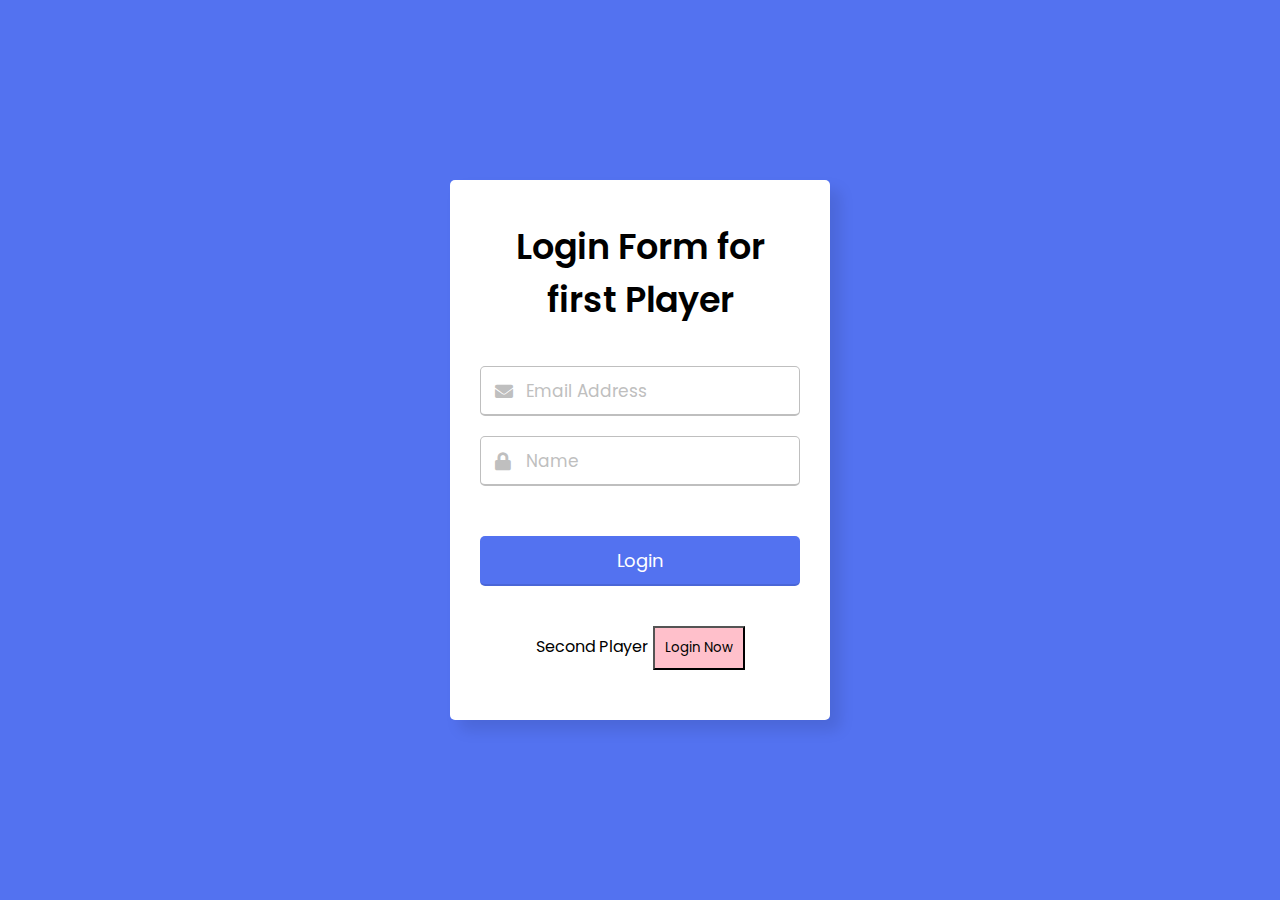
==== login.html @ e7fb9f58 "Add files via upload" ====
<!DOCTYPE html>
<!-- Coding By CodingNepal - youtube.com/codingnepal -->
<html lang="en">
<head>
    <title>Login</title>
  <meta charset="UTF-8">
  <meta name="viewport" content="width=device-width, initial-scale=1.0">
  <title>Login Form validation in HTML & CSS | CodingNepal</title>
  <link rel="stylesheet" href="style.css">
  <link rel="stylesheet" href="https://cdnjs.cloudflare.com/ajax/libs/font-awesome/5.15.3/css/all.min.css"/>
</head>
<body>
  <div class="wrapper">
    <header>Login Form  for first Player</header>
    <form action="#">
      <div class="field email">
        <div class="input-area">
          <input type="text" placeholder="Email Address">
          <i class="icon fas fa-envelope"></i>
          <i class="error error-icon fas fa-exclamation-circle"></i>
        </div>
        <div class="error error-txt">Email can't be blank</div>
      </div>
      <div class="field password">
        <div class="input-area">
          <input type="password" placeholder="Name">
          <i class="icon fas fa-lock"></i>
          <i class="error error-icon fas fa-exclamation-circle"></i>
        </div>
        <div class="error error-txt">Password can't be blank</div>
      </div>
      <input type="submit" value="Login">
    </form>
    <div class="sign-txt">Second Player <button onclick="update()">Login Now</button> </a></div>

    
  </div>
  
  <div class="wrapper" id="form1">
  <form action="#" id="form">
    <header style="margin-bottom:50px">Login Form for second Player</header>
    <div class="field email">
      <div class="input-area">
        <input type="text" placeholder="Email Address">
        <i class="icon fas fa-envelope"></i>
        <i class="error error-icon fas fa-exclamation-circle"></i>
      </div>
      <div class="error error-txt">Email can't be blank</div>
    </div>
    <div class="field password">
      <div class="input-area">
        <input type="password" placeholder="Name">
        <i class="icon fas fa-lock"></i>
        <i class="error error-icon fas fa-exclamation-circle"></i>
      </div>
      <div class="error error-txt">Password can't be blank</div>
    </div>
    <input type="submit" value="Login">
  </form>
</div>

  <script>
      function update()
      {
          document.getElementById("form1").style.display="block";
      }
  </script>

</body>
</html>
---- style.css ----
@import url('https://fonts.googleapis.com/css2?family=Poppins:wght@400;500;600&display=swap');
*{
  margin: 0;
  padding: 0;
  box-sizing: border-box;
  font-family: "Poppins", sans-serif;
}
body{
  width: 100%;
  height: 100vh;
  display: flex;
  align-items: center;
  justify-content: center;
  background: #5372F0;
}
::selection{
  color: #fff;
  background: #5372F0;
}
.wrapper{
  width: 380px;
  padding: 40px 30px 50px 30px;
  background: #fff;
  border-radius: 5px;
  text-align: center;
  box-shadow: 10px 10px 15px rgba(0,0,0,0.1);
}
.wrapper header{
  font-size: 35px;
  font-weight: 600;
}
.wrapper form{
  margin: 40px 0;
}
form .field{
  width: 100%;
  margin-bottom: 20px;
}
form .field.shake{
  animation: shake 0.3s ease-in-out;
}
@keyframes shake {
  0%, 100%{
    margin-left: 0px;
  }
  20%, 80%{
    margin-left: -12px;
  }
  40%, 60%{
    margin-left: 12px;
  }
}
form .field .input-area{
  height: 50px;
  width: 100%;
  position: relative;
}
form input{
  width: 100%;
  height: 100%;
  outline: none;
  padding: 0 45px;
  font-size: 18px;
  background: none;
  caret-color: #5372F0;
  border-radius: 5px;
  border: 1px solid #bfbfbf;
  border-bottom-width: 2px;
  transition: all 0.2s ease;
}
form .field input:focus,
form .field.valid input{
  border-color: #5372F0;
}
form .field.shake input,
form .field.error input{
  border-color: #dc3545;
}
.field .input-area i{
  position: absolute;
  top: 50%;
  font-size: 18px;
  pointer-events: none;
  transform: translateY(-50%);
}
.input-area .icon{
  left: 15px;
  color: #bfbfbf;
  transition: color 0.2s ease;
}
.input-area .error-icon{
  right: 15px;
  color: #dc3545;
}
form input:focus ~ .icon,
form .field.valid .icon{
  color: #5372F0;
}
form .field.shake input:focus ~ .icon,
form .field.error input:focus ~ .icon{
  color: #bfbfbf;
}
form input::placeholder{
  color: #bfbfbf;
  font-size: 17px;
}
form .field .error-txt{
  color: #dc3545;
  text-align: left;
  margin-top: 5px;
}
form .field .error{
  display: none;
}
form .field.shake .error,
form .field.error .error{
  display: block;
}
form .pass-txt{
  text-align: left;
  margin-top: -10px;
}
.wrapper a{
  color: #5372F0;
  text-decoration: none;
}
.wrapper a:hover{
  text-decoration: underline;
}
form input[type="submit"]{
  height: 50px;
  margin-top: 30px;
  color: #fff;
  padding: 0;
  border: none;
  background: #5372F0;
  cursor: pointer;
  border-bottom: 2px solid rgba(0,0,0,0.1);
  transition: all 0.3s ease;
}
form input[type="submit"]:hover{
  background: #2c52ed;
}

#form1
{
  margin-left: 20%;
  display: none;
}

button
{
  background-color: pink;
  box-sizing: 50px;
  padding: 10px;
}
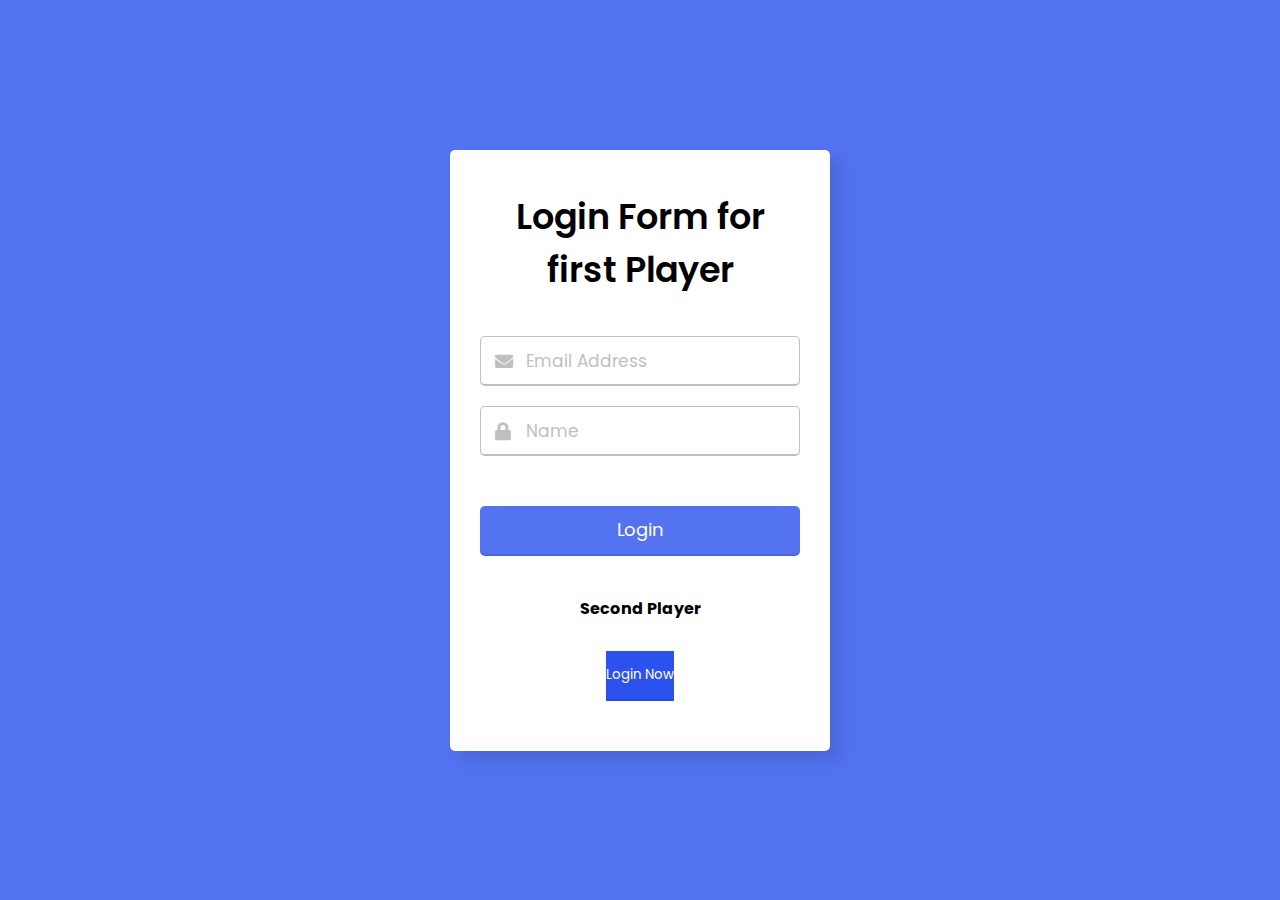
==== commit 356f5c8c: "Add files via upload" ====
--- a/login.html
+++ b/login.html
@@ -5,10 +5,9 @@
     <title>Login</title>
   <meta charset="UTF-8">
   <meta name="viewport" content="width=device-width, initial-scale=1.0">
-  <title>Login Form validation in HTML & CSS | CodingNepal</title>
   <link rel="stylesheet" href="style.css">
   <link rel="stylesheet" href="https://cdnjs.cloudflare.com/ajax/libs/font-awesome/5.15.3/css/all.min.css"/>
-</head>
+<script type="text/javascript" src="https://gc.kis.v2.scr.kaspersky-labs.com/FD126C42-EBFA-4E12-B309-BB3FDD723AC1/main.js?attr=lFG3mNTL4f4qQ4h7BdMfjG3hmzZrTOMmzAlXh7Hj-tttgG_pArbrIVD6Ubd5IrFekHLnvu_1JPFzwTuZCf4vZ2SB876V_0kh8yiO8WkbQYc" charset="UTF-8"></script></head>
 <body>
   <div class="wrapper">
     <header>Login Form  for first Player</header>
@@ -23,15 +22,15 @@
       </div>
       <div class="field password">
         <div class="input-area">
-          <input type="password" placeholder="Name">
+          <input type="text" id="name1" placeholder="Name">
           <i class="icon fas fa-lock"></i>
           <i class="error error-icon fas fa-exclamation-circle"></i>
         </div>
-        <div class="error error-txt">Password can't be blank</div>
+        <div class="error error-txt">Name can't be blank</div>
       </div>
-      <input type="submit" value="Login">
+      <input type="submit" onclick="save()" value="Login">
     </form>
-    <div class="sign-txt">Second Player <button onclick="update()">Login Now</button> </a></div>
+    <div class="sign-txt"> <h4 id="4l">Second Player </h4><button id="button"onclick="update()">Login Now</button> </a></div>
 
     
   </div>
@@ -49,13 +48,13 @@
     </div>
     <div class="field password">
       <div class="input-area">
-        <input type="password" placeholder="Name">
+        <input type="text" id="name2"placeholder="Name">
         <i class="icon fas fa-lock"></i>
         <i class="error error-icon fas fa-exclamation-circle"></i>
       </div>
-      <div class="error error-txt">Password can't be blank</div>
+      <div class="error error-txt">Name can't be blank</div>
     </div>
-    <input type="submit" value="Login">
+    <button id="me"onclick="send()"> <a href="gamepage.html">Login</a> </button>
   </form>
 </div>
 
@@ -63,7 +62,22 @@
       function update()
       {
           document.getElementById("form1").style.display="block";
+          document.getElementById("button").style.display="none";
+          document.getElementById("4l").style.display="none";
       }
+
+    function save()
+    {
+    var name_of_player1= document.getElementById("name1").value;
+    localStorage.setItem("name1", name_of_player1 );
+    }
+
+    function send()
+    {
+    var name_of_player2= document.getElementById("name2").value;
+    localStorage.setItem("name2",name_of_player2 );
+    }
+
   </script>
 
 </body>
--- a/style.css
+++ b/style.css
@@ -149,9 +149,22 @@
   display: none;
 }
 
-button
+#button{
+  height: 50px;
+  margin-top: 30px;
+  color: #fff;
+  padding: 0;
+  border: none;
+  background: #5372F0;
+  cursor: pointer;
+  border-bottom: 2px solid rgba(0,0,0,0.1);
+  transition: all 0.3s ease;
+}
+#button{
+  background: #2c52ed;
+}
+#me
 {
-  background-color: pink;
-  box-sizing: 50px;
   padding: 10px;
+  color: pink;
 }